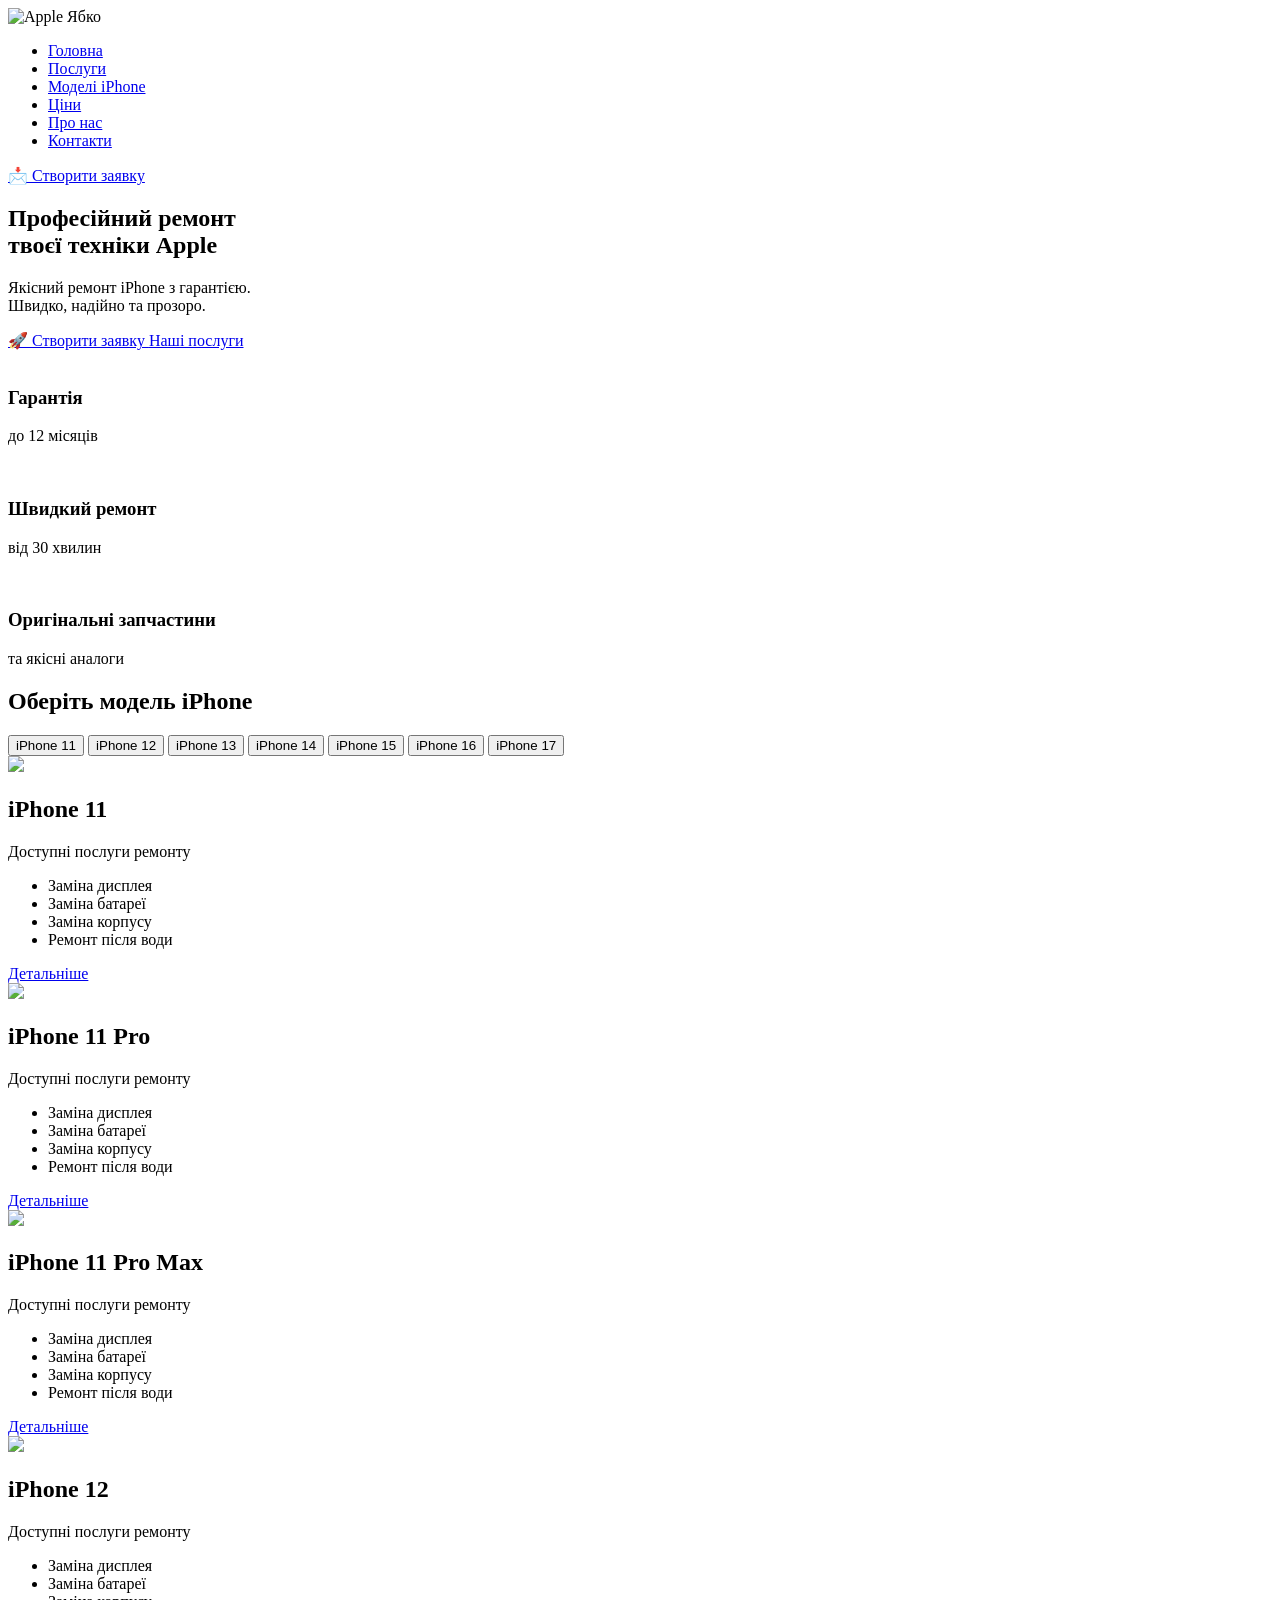
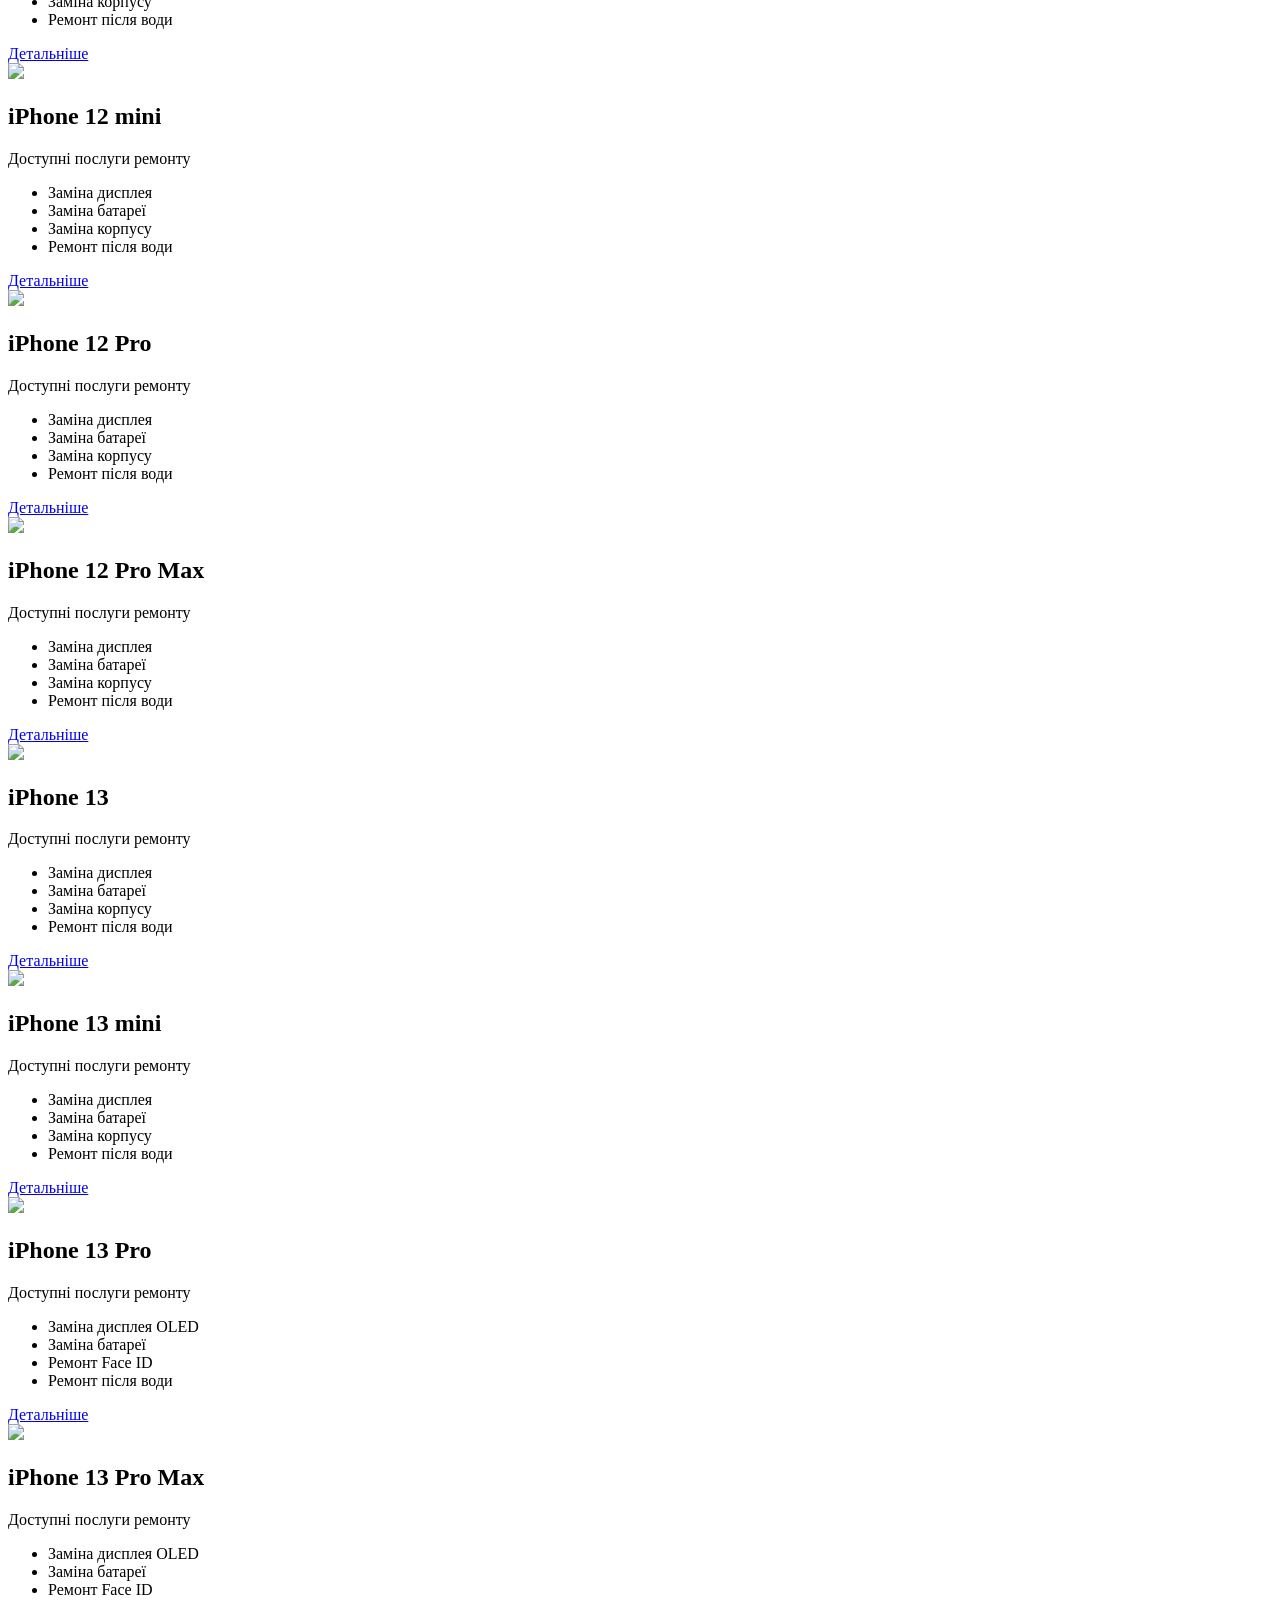
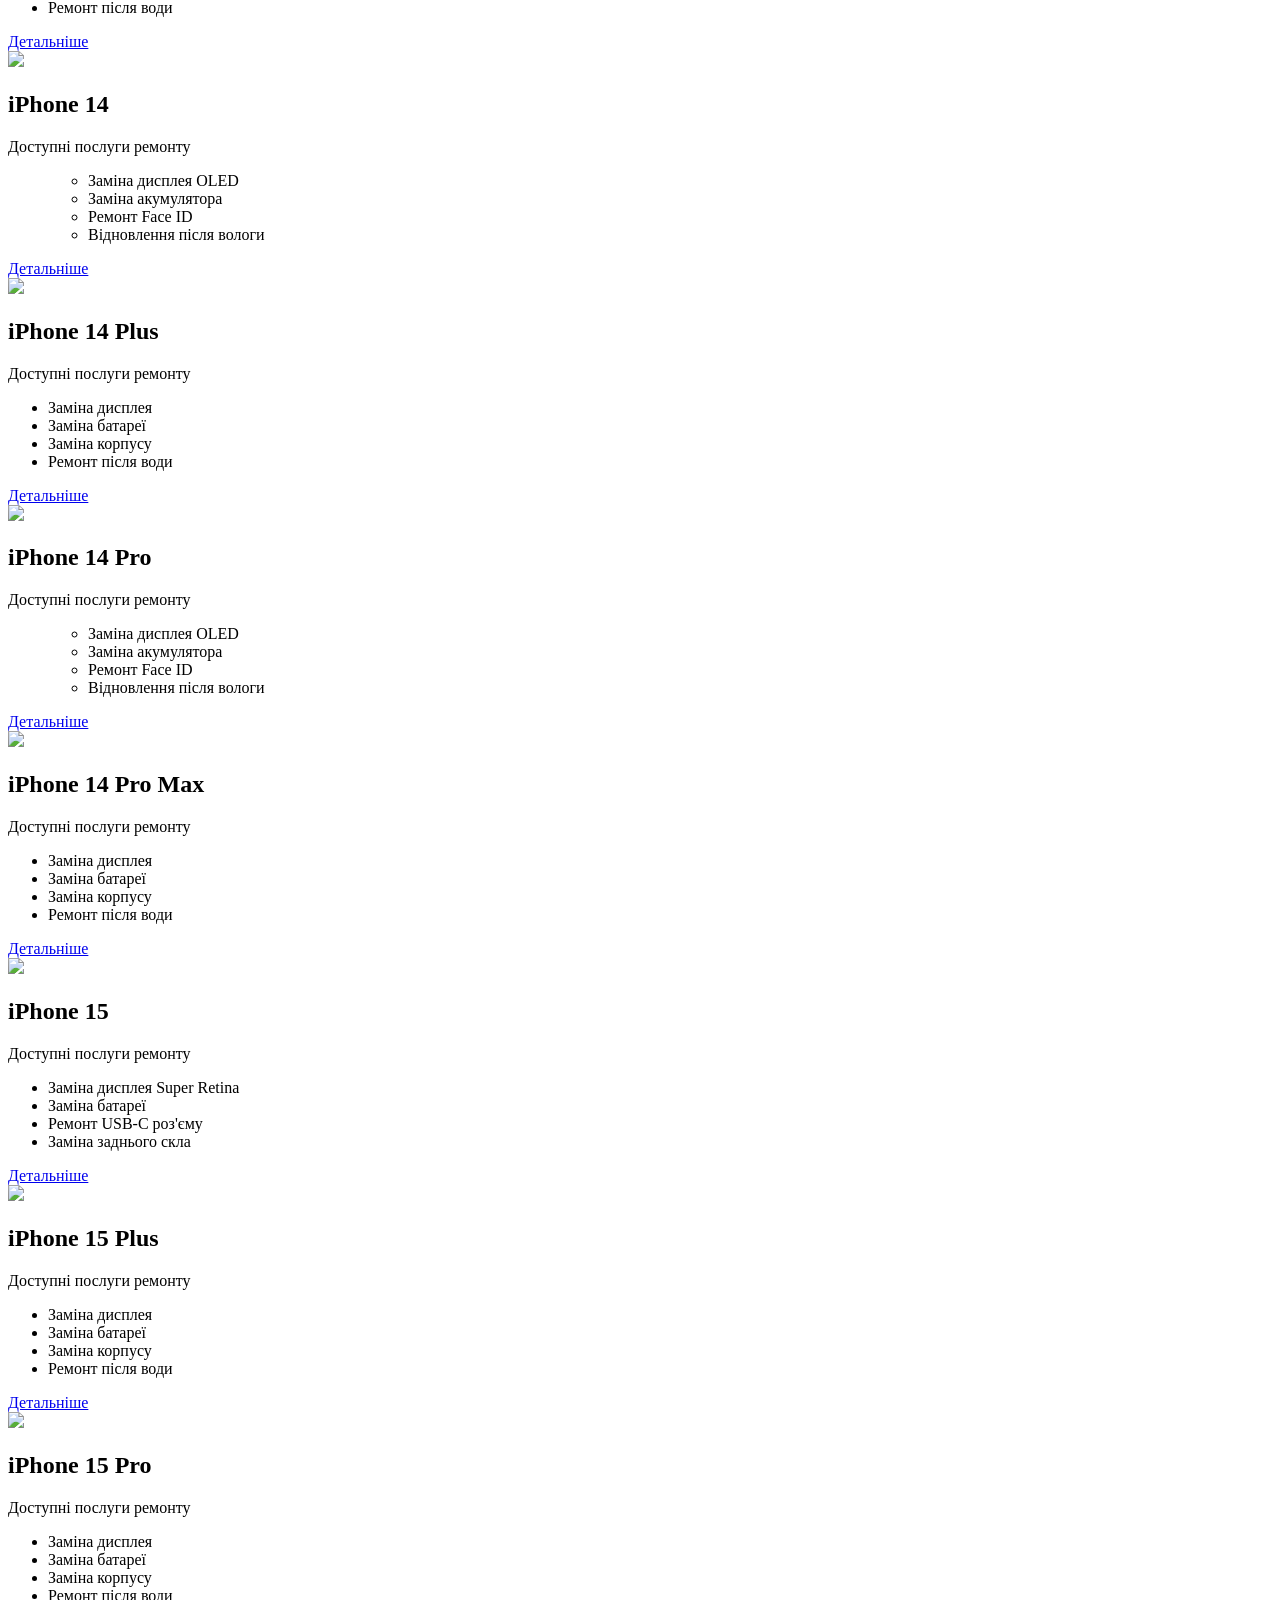
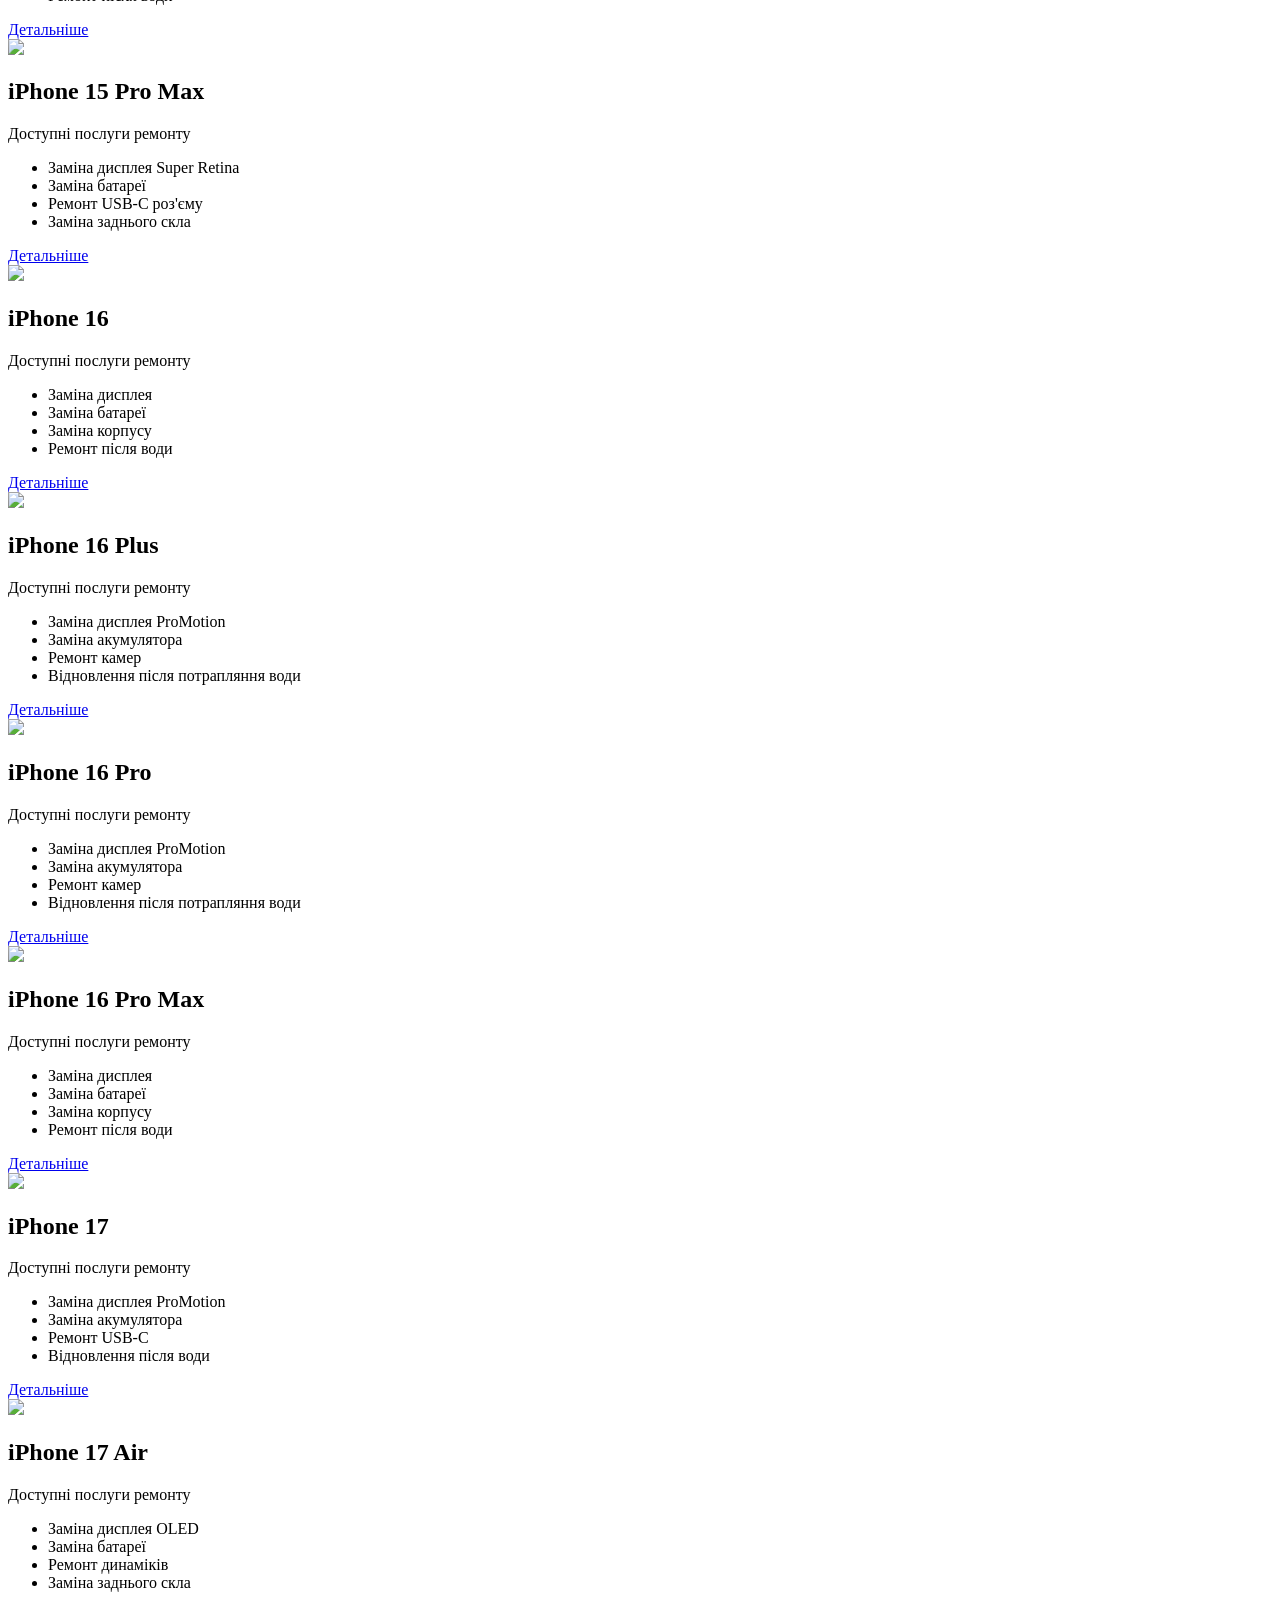
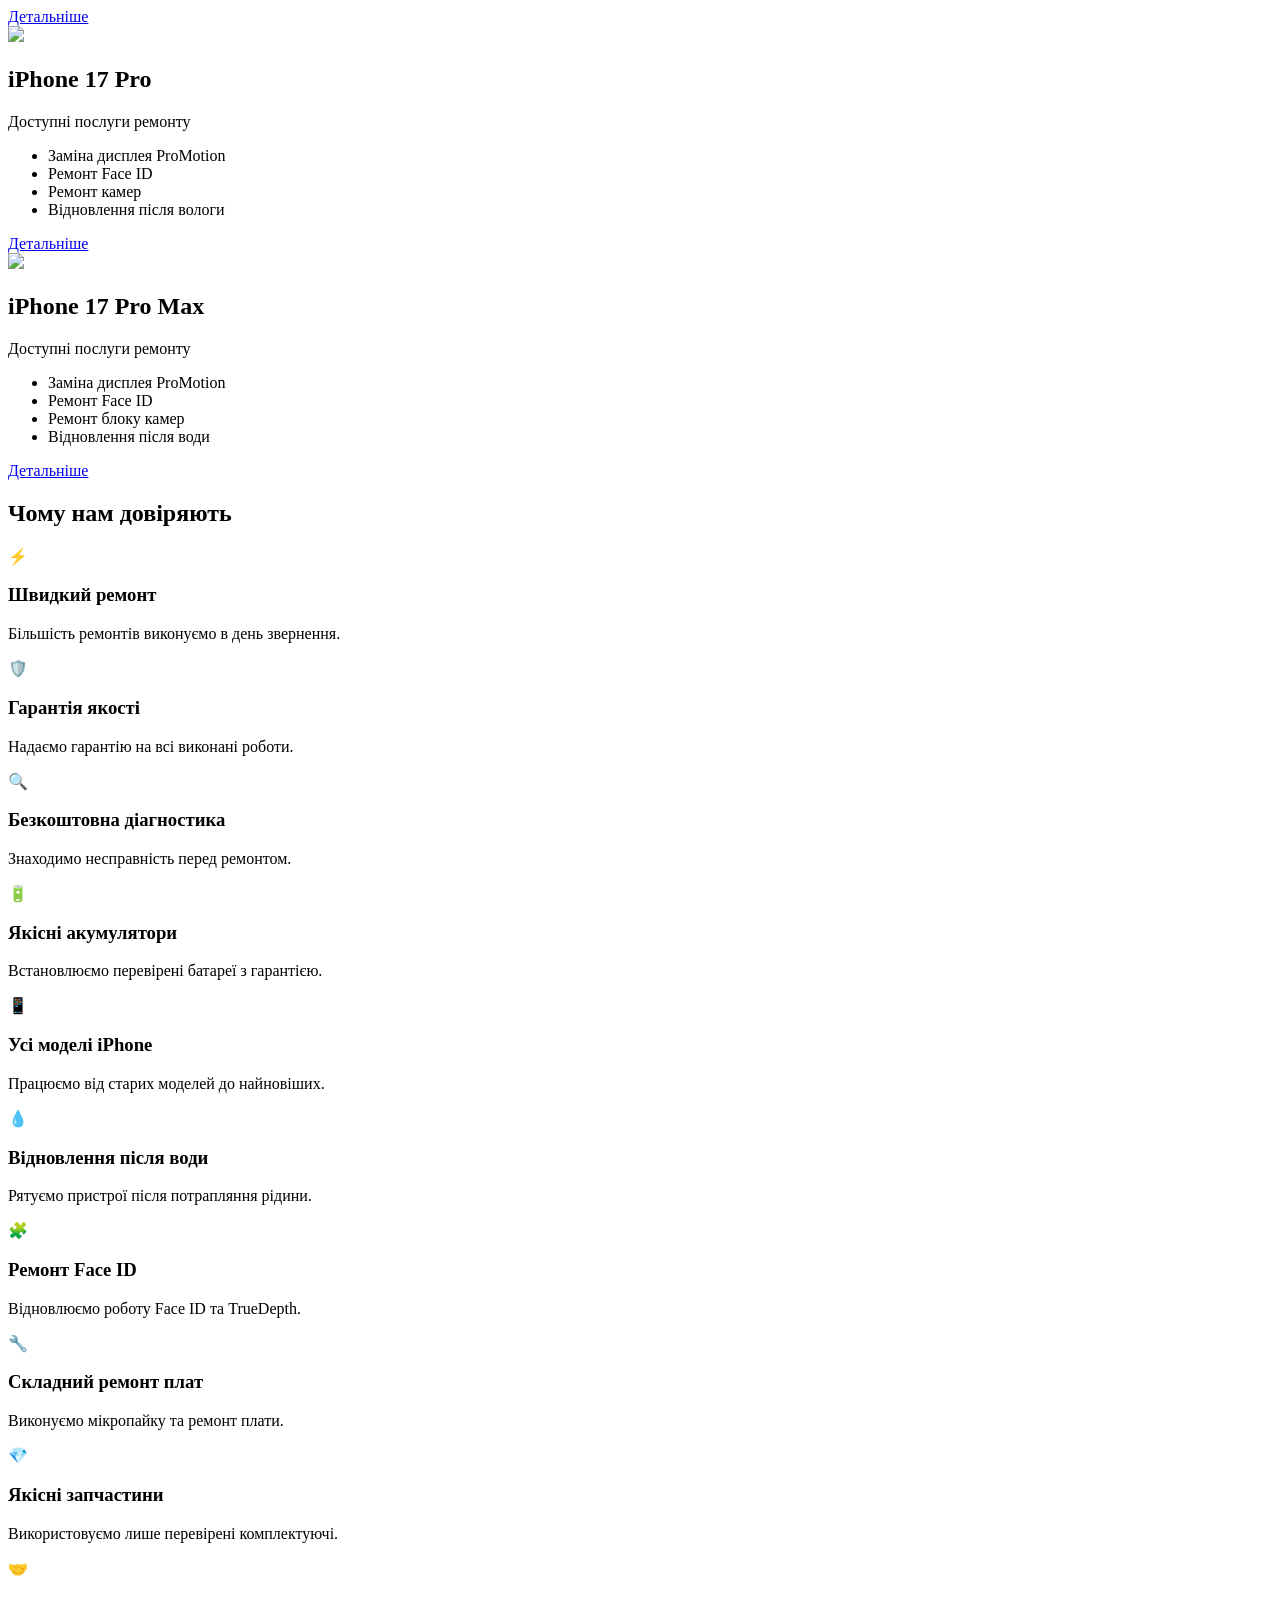
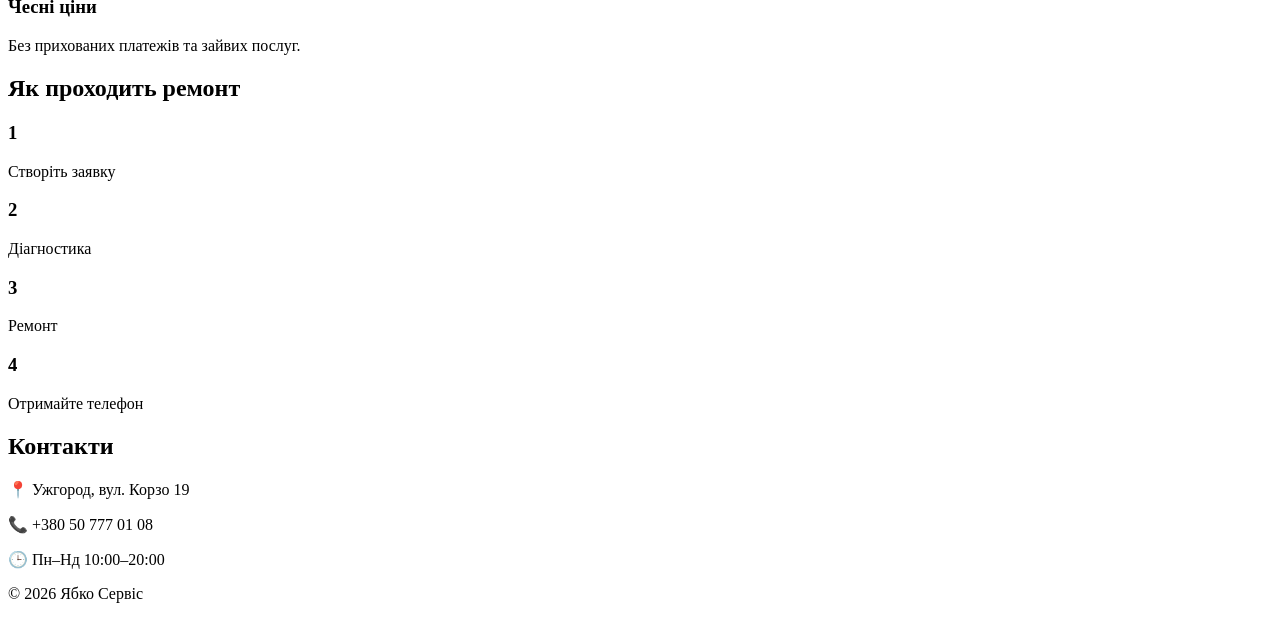
==== index.html @ 1a491e94 "Add files via upload" ====
<!DOCTYPE html>
<html lang="uk">
<head>
<meta charset="UTF-8">
<meta name="viewport" content="width=device-width, initial-scale=1.0">
<title>Ябко - ремонт особливої техніки</title>

<link rel="preconnect" href="https://fonts.googleapis.com">
<link href="https://fonts.googleapis.com/css2?family=Inter:wght@300;400;500;600;700;800&display=swap" rel="stylesheet">

<link rel="stylesheet" href="css/style.css">
<link rel="icon"
type="image/png"
href="images/apple-logo.png">
</head>

<body>

<header>

<div class="container">

<div class="navbar">

<div class="logo">
    <img src="images/apple-logo.png" alt="Apple">
    <link href="https://fonts.googleapis.com/css2?family=Exo+2:wght@600&display=swap" rel="stylesheet">
    <span class="logo-text">Ябко</span>
</div>

<nav>

<ul>

<li><a href="#">Головна</a></li>
<li><a href="services.html">Послуги</a></li>
<li><a href="#models">Моделі iPhone</a></li>
<li><a href="prices.html">Ціни</a></li>
<li><a href="#about">Про нас</a></li>
<li><a href="#contacts">Контакти</a></li>

</ul>

</nav>

<a href="order.html" class="cta-btn">
    <span>📩</span>
    Створити заявку
    <div class="shine"></div>
  </a>

</div>

</div>

</header>

<section class="hero">

<div class="container hero-content">

<div class="hero-left">



<h1>
Професійний ремонт<br>
твоєї техніки Apple
</h1>

<p>
Якісний ремонт iPhone з гарантією.<br>
Швидко, надійно та прозоро.
</p>

<div class="hero-buttons">

    <a href="order.html" class="cta-main">
        <span>🚀</span>
        Створити заявку
        <i></i>
      </a>

<a href="services.html" class="btn-light">
Наші послуги
</a>

</div>

<div class="advantages">

<div class="advantage-card">
    <img src="images/warranty.png" alt="">

    <div class="text">
<h3>Гарантія</h3>
<p>до 12 місяців</p>
</div>
</div>

<div class="advantage-card">
    <img src="images/time.png" alt="">
    <div class="text">
<h3>Швидкий ремонт</h3>
<p>від 30 хвилин</p>
</div>
</div>

<div class="advantage-card">
    <img src="images/set.png" alt="">
    <div class="text">
<h3>Оригінальні запчастини</h3>
<p>та якісні аналоги</p>
</div>
</div>

</div>

</div>



</div>

</section>

<section id="models" class="models">

    <div class="container">

<h2>
Оберіть модель iPhone
</h2>

<div class="tabs">

<button class="tab active"
onclick="showModels('iphone11',this)">
iPhone 11
</button>

<button class="tab"
onclick="showModels('iphone12',this)">
iPhone 12
</button>

<button class="tab"
onclick="showModels('iphone13',this)">
iPhone 13
</button>

<button class="tab"
onclick="showModels('iphone14',this)">
iPhone 14
</button>

<button class="tab"
onclick="showModels('iphone15',this)">
iPhone 15
</button>

<button class="tab"
onclick="showModels('iphone16',this)">
iPhone 16
</button>
<button class="tab"
onclick="showModels('iphone17',this)">
iPhone 17
</button>

</div>

<div id="iphone11" class="phones-grid">

    <div class="phone-card iphone11">
        
        <img class="big-phone" src="images/iphone11.png">

        <div class="phone-info">
            <h2>iPhone 11</h2>

            <p class="small-text">Доступні послуги ремонту</p>

            <ul class="services">
                <li>Заміна дисплея</li>
                <li>Заміна батареї</li>
                <li>Заміна корпусу</li>
                <li>Ремонт після води</li>
            </ul>

            <a href="prices.html?model=iphone11">Детальніше</a>
        </div>
    </div>

    <div class="phone-card iphone11pro">
        <img class="big-phone" src="images/iphone11pro.png">

        <div class="phone-info">
            <h2>iPhone 11 Pro</h2>

            <p class="small-text">Доступні послуги ремонту</p>

            <ul class="services">
                <li>Заміна дисплея</li>
                <li>Заміна батареї</li>
                <li>Заміна корпусу</li>
                <li>Ремонт після води</li>
            </ul>

            <a href="prices.html?model=iphone11pro">Детальніше</a>
        </div>
    </div>

    <div class="phone-card iphone11promax">
        <img class="big-phone" src="images/iphone11promax.png">

        <div class="phone-info">
            <h2>iPhone 11 Pro Max</h2>

            <p class="small-text">Доступні послуги ремонту</p>

            <ul class="services">
                <li>Заміна дисплея</li>
                <li>Заміна батареї</li>
                <li>Заміна корпусу</li>
                <li>Ремонт після води</li>
            </ul>

            <a href="prices.html?model=iphone11promax">Детальніше</a>
        </div>
    </div>

</div>

<div id="iphone12" class="phones-grid hidden">

    <div class="phone-card iphone12">
        <img class="big-phone" src="images/iphone12png.png">

        <div class="phone-info">
            <h2>iPhone 12</h2>
            <p class="small-text">Доступні послуги ремонту</p>

            <ul class="services">
                <li>Заміна дисплея</li>
                <li>Заміна батареї</li>
                <li>Заміна корпусу</li>
                <li>Ремонт після води</li>
            </ul>

            <a href="prices.html?model=iphone12">Детальніше</a>
        </div>
    </div>

    <div class="phone-card iphone12mini">
        <img class="big-phone" src="images/iphone12minipng.png">

        <div class="phone-info">
            <h2>iPhone 12 mini</h2>
            <p class="small-text">Доступні послуги ремонту</p>

            <ul class="services">
                <li>Заміна дисплея</li>
                <li>Заміна батареї</li>
                <li>Заміна корпусу</li>
                <li>Ремонт після води</li>
            </ul>

            <a href="prices.html?model=iphone12mini">Детальніше</a>
        </div>
    </div>

    <div class="phone-card iphone12pro">
        <img class="big-phone" src="images/iphone12pro.png">

        <div class="phone-info">
            <h2>iPhone 12 Pro</h2>
            <p class="small-text">Доступні послуги ремонту</p>

            <ul class="services">
                <li>Заміна дисплея</li>
                <li>Заміна батареї</li>
                <li>Заміна корпусу</li>
                <li>Ремонт після води</li>
            </ul>

            <a href="prices.html?model=iphone12pro">Детальніше</a>
        </div>
    </div>

    <div class="phone-card iphone12-max">
        <img class="big-phone" src="images/iphone12promaxpng.png">

        <div class="phone-info">
            <h2>iPhone 12 Pro Max</h2>
            <p class="small-text">Доступні послуги ремонту</p>

            <ul class="services">
                <li>Заміна дисплея</li>
                <li>Заміна батареї</li>
                <li>Заміна корпусу</li>
                <li>Ремонт після води</li>
            </ul>

            <a href="prices.html?model=iphone12-max">Детальніше</a>
        </div>
    </div>

</div>
<div id="iphone13" class="phones-grid hidden">

    <div class="phone-card iphone13">
        <img class="big-phone" src="images/13.png">
        <div class="phone-info">
            <h2>iPhone 13</h2>
            <p class="small-text">Доступні послуги ремонту</p>
            <ul class="services">
                <li>Заміна дисплея</li>
                <li>Заміна батареї</li>
                <li>Заміна корпусу</li>
                <li>Ремонт після води</li>
            </ul>
            <a href="prices.html?model=iphone13">Детальніше</a>
        </div>
    </div>

    <div class="phone-card iphone13mini">
        <img class="big-phone" src="images/13mini.png">
        <div class="phone-info">
            <h2>iPhone 13 mini</h2>
            <p class="small-text">Доступні послуги ремонту</p>
            <ul class="services">
                <li>Заміна дисплея</li>
                <li>Заміна батареї</li>
                <li>Заміна корпусу</li>
                <li>Ремонт після води</li>
            </ul>
            <a href="prices.html?model=iphone13mini">Детальніше</a>
        </div>
    </div>

    <div class="phone-card iphone13pro">
        <img class="big-phone" src="images/13pro.png">
        <div class="phone-info">
            <h2>iPhone 13 Pro</h2>
            <p class="small-text">Доступні послуги ремонту</p>
            <ul class="services">
                <li>Заміна дисплея OLED</li>
                <li>Заміна батареї</li>
                <li>Ремонт Face ID</li>
                <li>Ремонт після води</li>
            </ul>
            <a href="prices.html?model=iphone13pro">Детальніше</a>
        </div>
    </div>

    <div class="phone-card iphone13pm">
        <img class="big-phone" src="images/13pm.png">
        <div class="phone-info">
            <h2>iPhone 13 Pro Max</h2>
            <p class="small-text">Доступні послуги ремонту</p>
            <ul class="services">
                <li>Заміна дисплея OLED</li>
                <li>Заміна батареї</li>
                <li>Ремонт Face ID</li>
                <li>Ремонт після води</li>
            </ul>
            <a href="prices.html?model=iphone13promax">Детальніше</a>
        </div>
    </div>

</div>

<div id="iphone14" class="phones-grid hidden">

    <div class="phone-card iphone14">
        <img class="big-phone" src="images/14.png">
        <div class="phone-info">
            <h2>iPhone 14</h2>
            <p class="small-text">Доступні послуги ремонту</p>

<ul class="services">
    <ul class="services">
        <li>Заміна дисплея OLED</li>
        <li>Заміна акумулятора</li>
        <li>Ремонт Face ID</li>
        <li>Відновлення після вологи</li>
    </ul>
</ul>

<a href="prices.html?model=iphone14">Детальніше</a>
        </div>
    </div>

    <div class="phone-card iphone14plus">
        <img class="big-phone" src="images/14plus.png">
        <div class="phone-info">
            <h2>iPhone 14 Plus</h2>
            <p class="small-text">Доступні послуги ремонту</p>

<ul class="services">
    <li>Заміна дисплея</li>
    <li>Заміна батареї</li>
    <li>Заміна корпусу</li>
    <li>Ремонт після води</li>
</ul>

<a href="prices.html?model=iphone14plus">Детальніше</a>
        </div>
    </div>

    <div class="phone-card iphone14pro">
        <img class="big-phone" src="images/14pro.png">
        <div class="phone-info">
            <h2>iPhone 14 Pro</h2>
            <p class="small-text">Доступні послуги ремонту</p>

<ul class="services">
    <ul class="services">
        <li>Заміна дисплея OLED</li>
        <li>Заміна акумулятора</li>
        <li>Ремонт Face ID</li>
        <li>Відновлення після вологи</li>
    </ul>
</ul>

<a href="prices.html?model=iphone14pro">Детальніше</a>
        </div>
    </div>

    <div class="phone-card iphone14pm">
        <img class="big-phone" src="images/14pm.png">
        <div class="phone-info">
            <h2>iPhone 14 Pro Max</h2>
            <p class="small-text">Доступні послуги ремонту</p>

<ul class="services">
    <li>Заміна дисплея</li>
    <li>Заміна батареї</li>
    <li>Заміна корпусу</li>
    <li>Ремонт після води</li>
</ul>

<a href="prices.html?model=iphone14pm">Детальніше</a>
        </div>
    </div>

</div>

<div id="iphone15" class="phones-grid hidden">

    <div class="phone-card iphone15">
        <img class="big-phone" src="images/15.png">
        <div class="phone-info">
            <h2>iPhone 15</h2>
            <p class="small-text">Доступні послуги ремонту</p>

<ul class="services">
    <li>Заміна дисплея Super Retina</li>
    <li>Заміна батареї</li>
    <li>Ремонт USB-C роз'єму</li>
    <li>Заміна заднього скла</li>
</ul>

<a href="prices.html?model=iphone15">Детальніше</a>
        </div>
    </div>

    <div class="phone-card iphone15plus">
        <img class="big-phone" src="images/15pluspng.png">
        <div class="phone-info">
            <h2>iPhone 15 Plus</h2>
            <p class="small-text">Доступні послуги ремонту</p>

<ul class="services">
    <li>Заміна дисплея</li>
    <li>Заміна батареї</li>
    <li>Заміна корпусу</li>
    <li>Ремонт після води</li>
</ul>

<a href="prices.html?model=iphone15plus">Детальніше</a>
        </div>
    </div>

    <div class="phone-card iphone15pro">
        <img class="big-phone" src="images/15pro.png">
        <div class="phone-info">
            <h2>iPhone 15 Pro</h2>
            <p class="small-text">Доступні послуги ремонту</p>

            <ul class="services">
                <li>Заміна дисплея</li>
                <li>Заміна батареї</li>
                <li>Заміна корпусу</li>
                <li>Ремонт після води</li>
            </ul>
            
            <a href="prices.html?model=iphone15pro">Детальніше</a>
        </div>
    </div>

    <div class="phone-card iphone15pm">
        <img class="big-phone" src="images/15pm.png">
        <div class="phone-info">
            <h2>iPhone 15 Pro Max</h2>
            <p class="small-text">Доступні послуги ремонту</p>

            <ul class="services">
                <li>Заміна дисплея Super Retina</li>
                <li>Заміна батареї</li>
                <li>Ремонт USB-C роз'єму</li>
                <li>Заміна заднього скла</li>
            </ul>
            
            <a href="prices.html?model=iphone15pm">Детальніше</a>
        </div>
    </div>

</div>

<div id="iphone16" class="phones-grid hidden">

    <div class="phone-card iphone16">
        <img class="big-phone" src="images/16.png">
        <div class="phone-info">
            <h2>iPhone 16</h2>
            <p class="small-text">Доступні послуги ремонту</p>

            <ul class="services">
                <li>Заміна дисплея</li>
                <li>Заміна батареї</li>
                <li>Заміна корпусу</li>
                <li>Ремонт після води</li>
            </ul>
            
            <a href="prices.html?model=iphone16">Детальніше</a>
        </div>
    </div>

    <div class="phone-card iphone16plus">
        <img class="big-phone" src="images/16plus.png">
        <div class="phone-info">
            <h2>iPhone 16 Plus</h2>
            <p class="small-text">Доступні послуги ремонту</p>

            <ul class="services">
                <li>Заміна дисплея ProMotion</li>
                <li>Заміна акумулятора</li>
                <li>Ремонт камер</li>
                <li>Відновлення після потрапляння води</li>
            </ul>
            
            <a href="prices.html?model=iphone16plus">Детальніше</a>
        </div>
    </div>

    <div class="phone-card iphone16pro">
        <img class="big-phone" src="images/16pro.png">
        <div class="phone-info">
            <h2>iPhone 16 Pro</h2>
            <p class="small-text">Доступні послуги ремонту</p>

            <ul class="services">
                <li>Заміна дисплея ProMotion</li>
                <li>Заміна акумулятора</li>
                <li>Ремонт камер</li>
                <li>Відновлення після потрапляння води</li>
            </ul>
            
            <a href="prices.html?model=iphone16pro">Детальніше</a>
        </div>
    </div>

    <div class="phone-card iphone16pm">
        <img class="big-phone" src="images/16promax.png">
        <div class="phone-info">
            <h2>iPhone 16 Pro Max</h2>
            <p class="small-text">Доступні послуги ремонту</p>

            <ul class="services">
                <li>Заміна дисплея</li>
                <li>Заміна батареї</li>
                <li>Заміна корпусу</li>
                <li>Ремонт після води</li>
            </ul>
            
            <a href="prices.html?model=iphone16pm">Детальніше</a>
        </div>
    </div>
    

</div>
<div id="iphone17" class="phones-grid hidden">

    <div class="phone-card iphone17">
        <img class="big-phone" src="images/17.png">

        <div class="phone-info">
            <h2>iPhone 17</h2>

            <p class="small-text">Доступні послуги ремонту</p>

            <ul class="services">
                <li>Заміна дисплея ProMotion</li>
                <li>Заміна акумулятора</li>
                <li>Ремонт USB-C</li>
                <li>Відновлення після води</li>
            </ul>

            <a href="prices.html?model=iphone17">Детальніше</a>
        </div>
    </div>

    <div class="phone-card iphone17air">
        <img class="big-phone" src="images/17air.png">

        <div class="phone-info">
            <h2>iPhone 17 Air</h2>

            <p class="small-text">Доступні послуги ремонту</p>

            <ul class="services">
                <li>Заміна дисплея OLED</li>
                <li>Заміна батареї</li>
                <li>Ремонт динаміків</li>
                <li>Заміна заднього скла</li>
            </ul>

            <a href="prices.html?model=iphone17air">Детальніше</a>
        </div>
    </div>

    <div class="phone-card iphone17pro">
        <img class="big-phone" src="images/17pro.png">

        <div class="phone-info">
            <h2>iPhone 17 Pro</h2>

            <p class="small-text">Доступні послуги ремонту</p>

            <ul class="services">
                <li>Заміна дисплея ProMotion</li>
                <li>Ремонт Face ID</li>
                <li>Ремонт камер</li>
                <li>Відновлення після вологи</li>
            </ul>

            <a href="prices.html?model=iphone17pro">Детальніше</a>
        </div>
    </div>

    <div class="phone-card iphone17pm">
        <img class="big-phone" src="images/17promax.png">

        <div class="phone-info">
            <h2>iPhone 17 Pro Max</h2>

            <p class="small-text">Доступні послуги ремонту</p>

            <ul class="services">
                <li>Заміна дисплея ProMotion</li>
                <li>Ремонт Face ID</li>
                <li>Ремонт блоку камер</li>
                <li>Відновлення після води</li>
            </ul>

            <a href="prices.html?model=iphone17pm">Детальніше</a>
        </div>
    </div>

</div>

</div>

</section>
<section class="why-us">

    <div class="container">

        <h2>Чому нам довіряють</h2>

        <div class="why-grid">

            <div class="why-card">
                <div class="icon">⚡</div>
                <h3>Швидкий ремонт</h3>
                <p>Більшість ремонтів виконуємо в день звернення.</p>
            </div>

            <div class="why-card">
                <div class="icon">🛡️</div>
                <h3>Гарантія якості</h3>
                <p>Надаємо гарантію на всі виконані роботи.</p>
            </div>

            <div class="why-card">
                <div class="icon">🔍</div>
                <h3>Безкоштовна діагностика</h3>
                <p>Знаходимо несправність перед ремонтом.</p>
            </div>

            <div class="why-card">
                <div class="icon">🔋</div>
                <h3>Якісні акумулятори</h3>
                <p>Встановлюємо перевірені батареї з гарантією.</p>
            </div>

            <div class="why-card">
                <div class="icon">📱</div>
                <h3>Усі моделі iPhone</h3>
                <p>Працюємо від старих моделей до найновіших.</p>
            </div>

            <div class="why-card">
                <div class="icon">💧</div>
                <h3>Відновлення після води</h3>
                <p>Рятуємо пристрої після потрапляння рідини.</p>
            </div>

            <div class="why-card">
                <div class="icon">🧩</div>
                <h3>Ремонт Face ID</h3>
                <p>Відновлюємо роботу Face ID та TrueDepth.</p>
            </div>

            <div class="why-card">
                <div class="icon">🔧</div>
                <h3>Складний ремонт плат</h3>
                <p>Виконуємо мікропайку та ремонт плати.</p>
            </div>

            <div class="why-card">
                <div class="icon">💎</div>
                <h3>Якісні запчастини</h3>
                <p>Використовуємо лише перевірені комплектуючі.</p>
            </div>

            <div class="why-card">
                <div class="icon">🤝</div>
                <h3>Чесні ціни</h3>
                <p>Без прихованих платежів та зайвих послуг.</p>
            </div>

        </div>

    </div>

</section>
    
    
    <section class="steps">
    
    <div class="container">
    
    <h2>Як проходить ремонт</h2>
    
    <div class="steps-grid">
    
    <div class="step">
    <h3>1</h3>
    <p>Створіть заявку</p>
    </div>
    
    <div class="step">
    <h3>2</h3>
    <p>Діагностика</p>
    </div>
    
    <div class="step">
    <h3>3</h3>
    <p>Ремонт</p>
    </div>
    
    <div class="step">
    <h3>4</h3>
    <p>Отримайте телефон</p>
    </div>
    
    </div>
    
    </div>
    
    </section>
    
    
    <section class="contacts">
    
    <div class="container">
    
    <h2>Контакти</h2>
    
    <div class="contact-card">
    
    <p>📍 Ужгород, вул. Корзо 19</p>
    
    <p>📞 +380 50 777 01 08</p>
    
    <p>🕒 Пн–Нд 10:00–20:00</p>
    
    </div>
    
    </div>
    
    </section>
    
    
    <footer>
    
    <div class="container">
    
    <p>
    © 2026 Ябко Сервіс
    </p>
    
    </div>
    
    </footer>
<script src="js/script.js"></script>

</body>
</html>
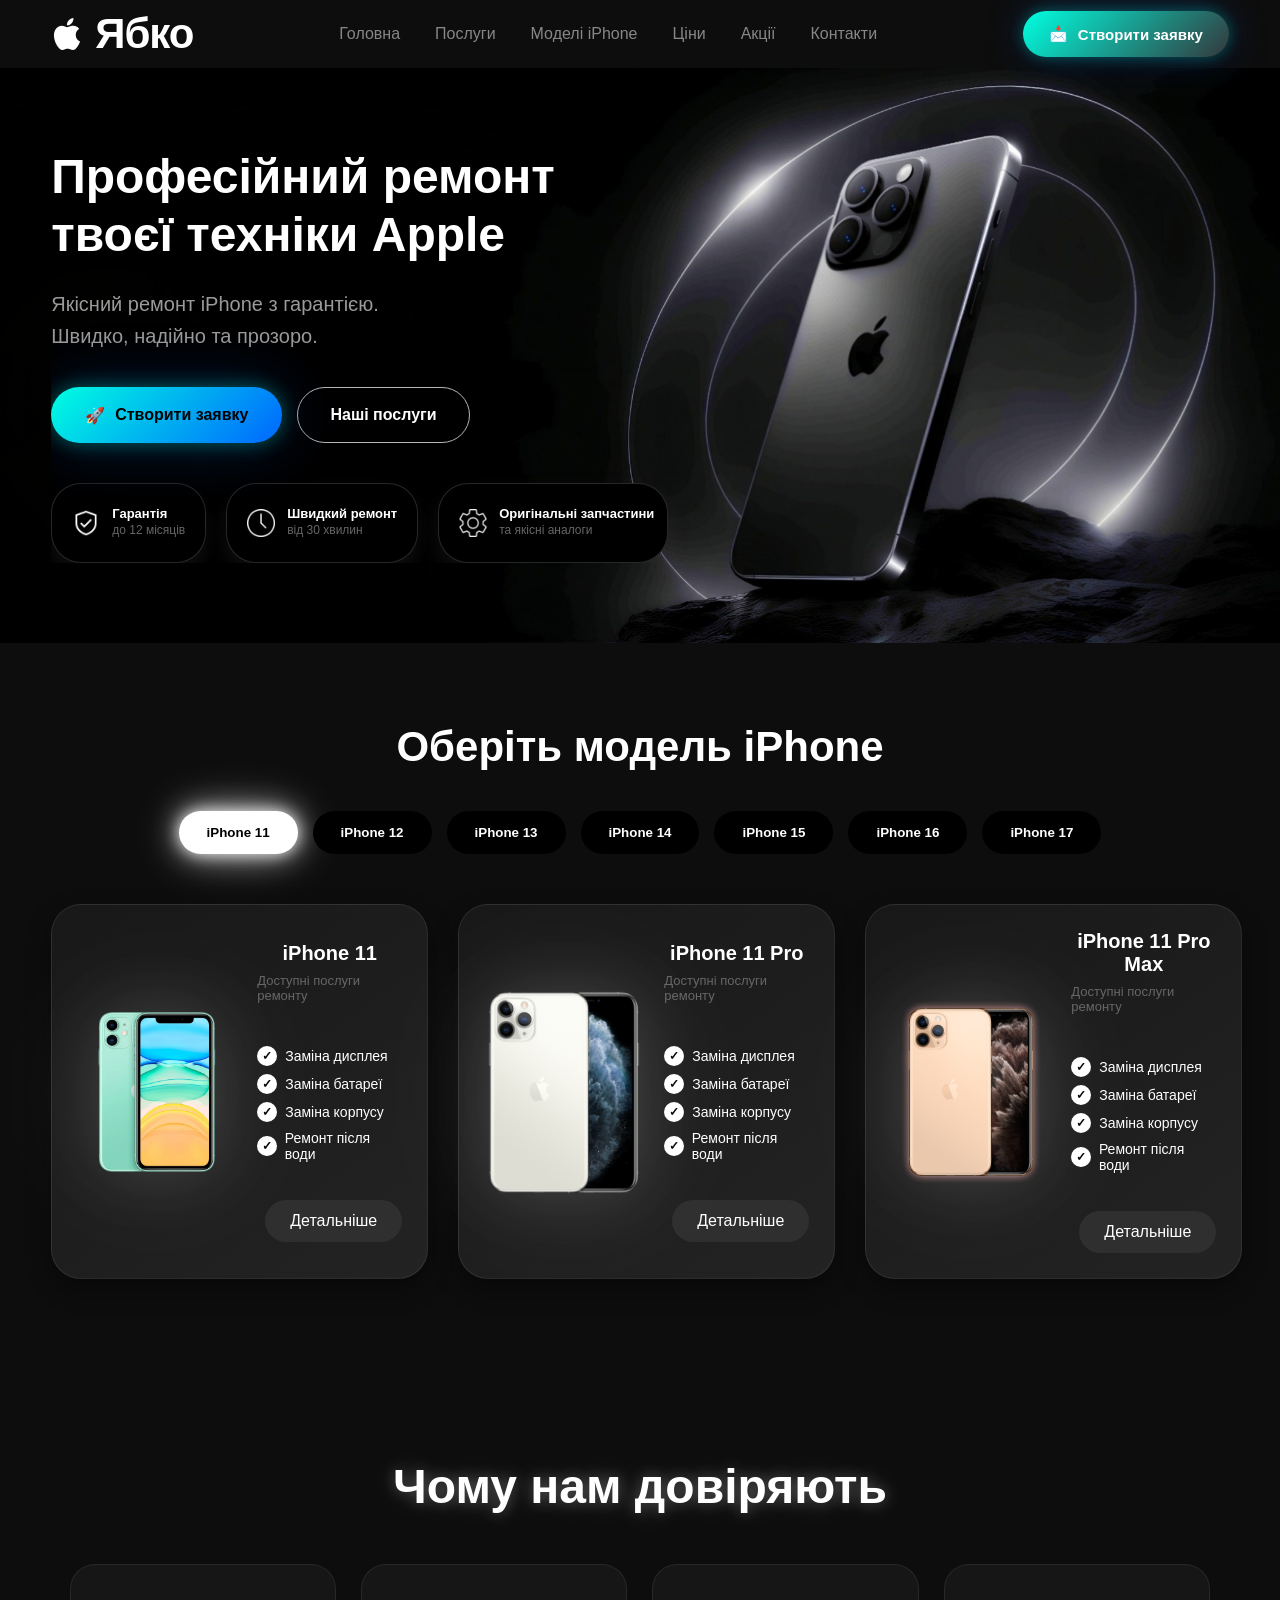
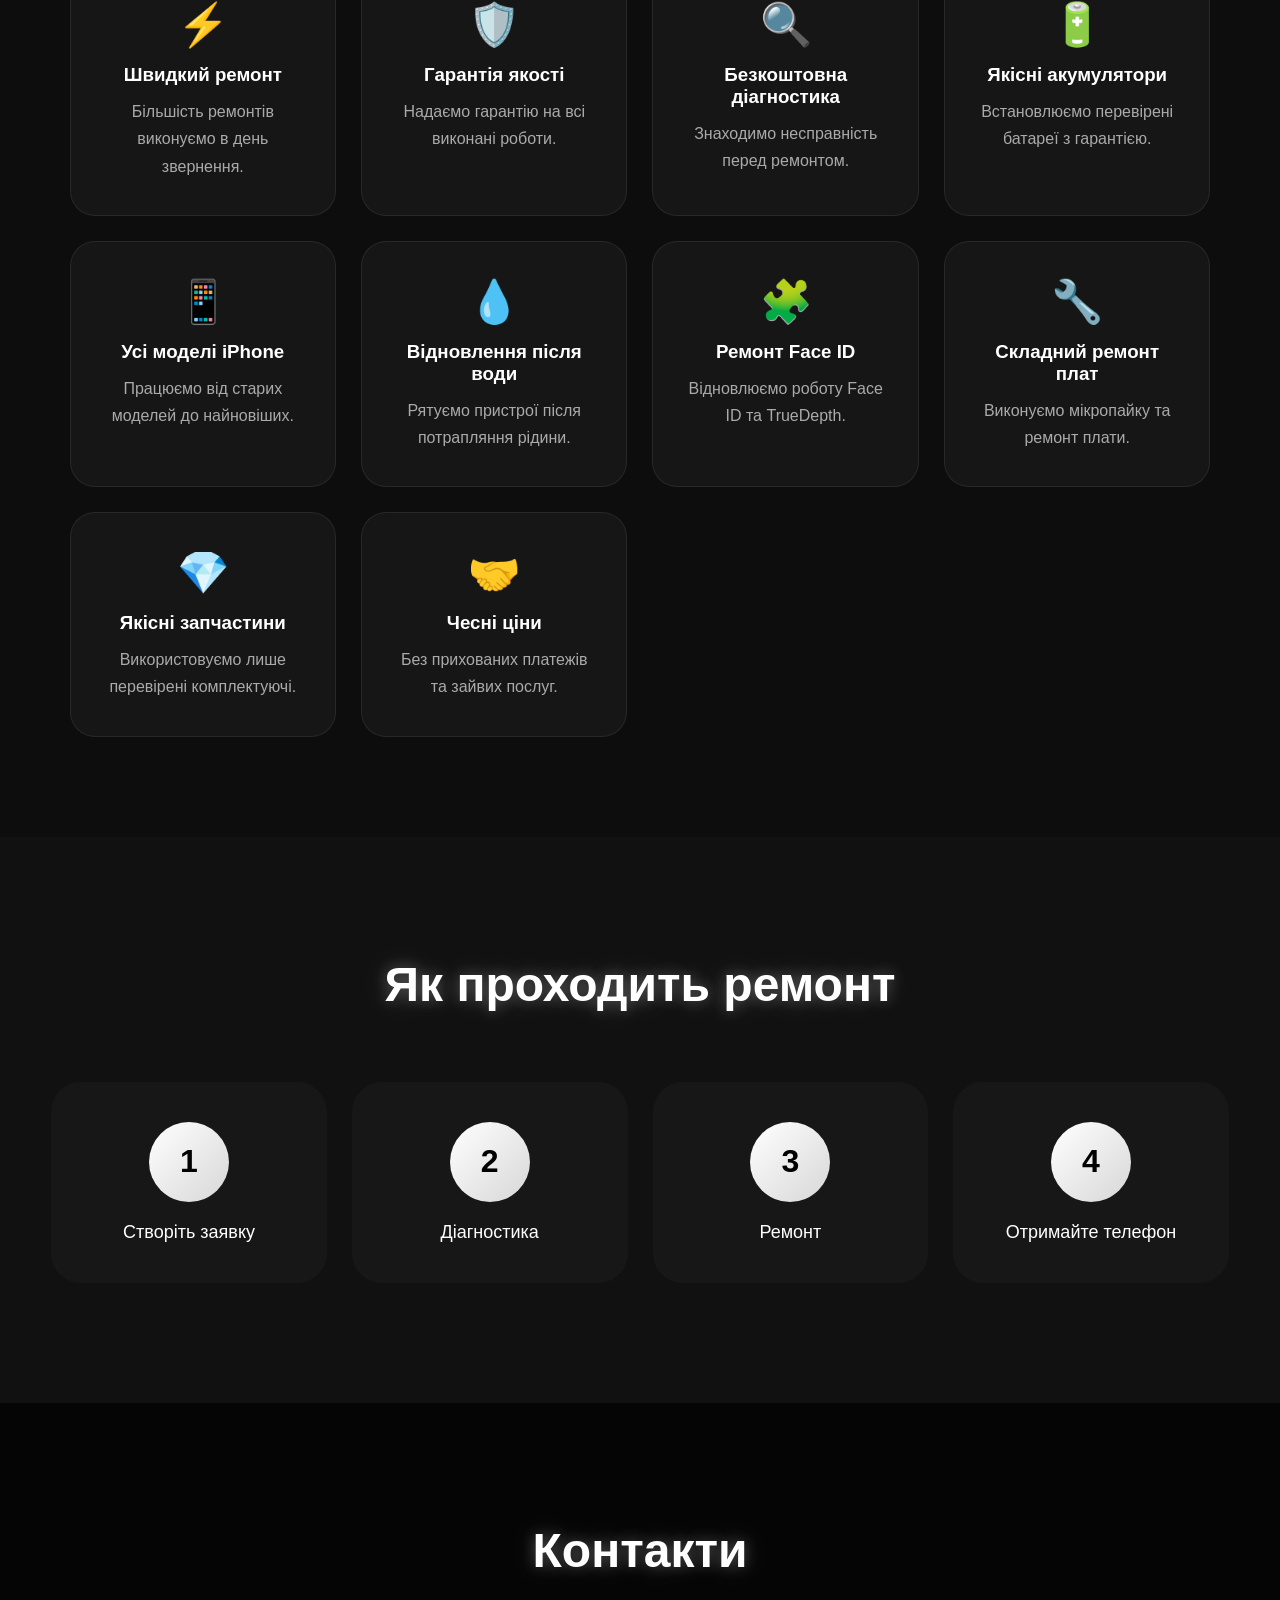
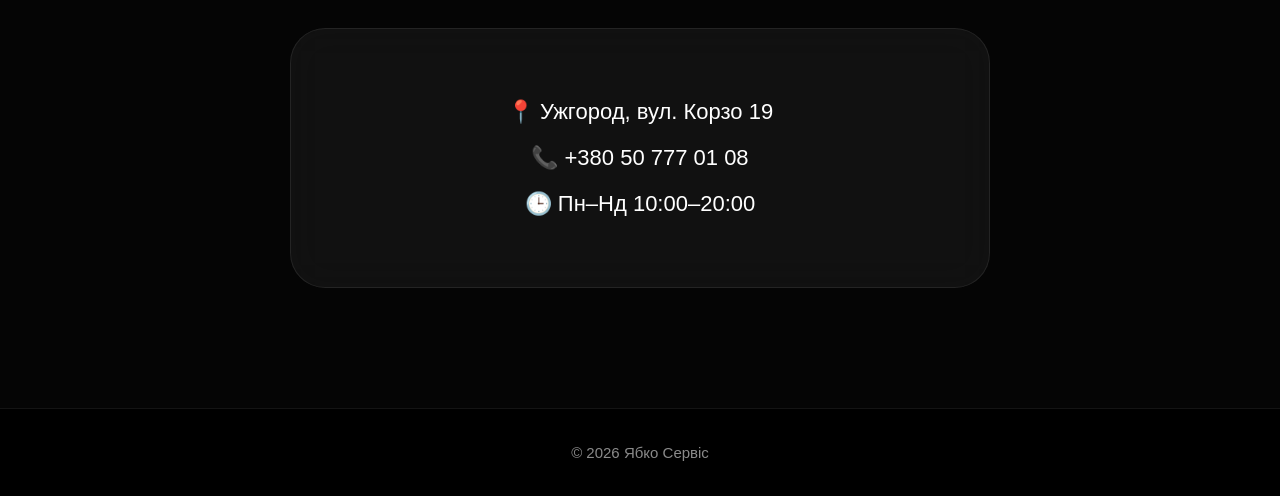
==== commit fc6a7ed7: "Add files via upload" ====
--- a/index.html
+++ b/index.html
@@ -36,7 +36,7 @@
 <li><a href="services.html">Послуги</a></li>
 <li><a href="#models">Моделі iPhone</a></li>
 <li><a href="prices.html">Ціни</a></li>
-<li><a href="#about">Про нас</a></li>
+<li><a href="sale.html">Акції</a></li>
 <li><a href="#contacts">Контакти</a></li>
 
 </ul>
@@ -784,7 +784,7 @@
     </section>
     
     
-    <section class="contacts">
+    <section id="contacts" class="contacts">
     
     <div class="container">
     
--- a/css/style.css
+++ b/css/style.css
@@ -0,0 +1,1556 @@
+*{
+    margin:0;
+    padding:0;
+    box-sizing:border-box;
+    font-family:'Inter',sans-serif;
+    }
+    
+    html{
+    scroll-behavior:smooth;
+    }
+    html{
+        scroll-behavior: smooth;
+    }
+    body{
+    background:#0d0d0d;
+    color:#ffffff;
+    overflow-x:hidden;
+    }
+    body{
+        overflow-x:hidden;
+        }
+        .container{
+            max-width:1400px;
+            width:92%;
+            margin:auto;
+            }
+    
+    header{
+    padding:10px 0;
+
+    position:sticky;
+    top:0;
+    z-index:100;
+    box-shadow:0 10px 15px rgba(0, 0, 0, 0.05);
+    }
+    
+    .navbar{
+    display:flex;
+    justify-content:space-between;
+    align-items:center;
+    }
+    
+    .logo{
+        display:flex;
+        align-items:center;
+        gap:12px;
+        font-size:28px;
+        font-weight:700;
+    }
+    
+    .logo img{
+        width:32px;
+        height:32px;
+        object-fit:contain;
+        filter: brightness(0) invert(1);
+    }
+    
+    nav ul{
+    display:flex;
+    list-style:none;
+    gap:35px;
+    }
+    
+    nav a{
+    text-decoration:none;
+    color:#888686;
+    font-weight:500;
+    transition:.3s;
+    }
+    
+    nav a:hover{
+    color:#666;
+    }
+    
+    .header-btn{
+    background:#101010c9;
+    color:white;
+    padding:14px 28px;
+    border-radius:40px;
+    text-decoration:none;
+    font-weight:600;
+    border:1px solid #5b5959cf;
+    box-shadow:
+    0 0 15px rgba(255,255,255,.8),
+    0 0 30px rgba(255,255,255,.6),
+    0 0 50px rgba(255,255,255,.4);
+    }
+    
+
+    
+    .hero-content{
+        display:flex;
+        align-items:center;
+        justify-content:space-between;
+        gap:40px;
+        overflow:hidden;
+    }
+    
+    .hero-left{
+        max-width:600px;
+        position:relative;
+        top:0;
+    }
+    
+    
+    .hero-left h1{
+        font-size:48px;
+        line-height:1.2;
+        font-weight:600;
+        margin-bottom:25px;
+        max-width:550px;
+        color: white;
+        }
+    
+        .logo-text{
+            font-family:'Exo 2',sans-serif;
+            font-size:42px;
+            font-weight:600;
+            letter-spacing:-1px;
+            color:white;
+        }
+    .hero-left p{
+    font-size:20px;
+    color:#9a9a9a;
+    margin-bottom:35px;
+    line-height:1.6;
+    }
+    
+    .hero-buttons{
+    display:flex;
+    gap:15px;
+    margin-bottom:40px;
+    }
+    
+    .btn-dark{
+    background:#ffffff;
+    color:rgb(0, 0, 0);
+    padding:18px 32px;
+    border-radius:40px;
+    text-decoration:none;
+    font-weight:600;
+    }
+    
+    .btn-light{
+    background:rgb(0, 0, 0);
+    color:#ffffff;
+    padding:18px 32px;
+    border-radius:40px;
+    text-decoration:none;
+    font-weight:600;
+    border:1px solid #b8b5b5;
+    
+    }
+    
+    .advantages{
+        display:flex;
+        gap:20px;
+        flex-wrap:nowrap;   
+        justify-content:space-between;
+    }.advantages{
+        display:flex;
+        gap:20px;
+        flex-wrap:nowrap;   
+        justify-content:space-between;
+    }
+    
+    .advantage-card{
+        background:rgb(0, 0, 0);
+        padding:20px;
+        border-radius:30px;
+    
+        width:230px;
+        height:80px;
+    
+        display:flex;
+        flex-direction:row;
+        align-items:center;
+        gap:12px;
+        border:1px solid #5b5a5a70;
+        box-shadow:0 10px 20px rgba(51, 50, 50, 0.308);
+    }
+    
+    .advantage-card img{
+        width:28px;
+        height:28px;
+        object-fit:contain;
+        flex-shrink:0;
+        filter: brightness(0) invert(1);
+    }
+    
+    
+    .advantage-card .text{
+        display:flex;
+        flex-direction:column; /* 🔥 це робить 2 рядки */
+        color: white;
+    }
+    
+    .advantage-card h3{
+        margin:0;
+        font-size:13px;
+        font-weight:600;
+        white-space:nowrap;
+    }
+    
+    .advantage-card p{
+        margin:0;
+        font-size:12px;
+        color:#666;
+        white-space:nowrap;
+    }
+    
+    .hero{
+        position:relative;
+        overflow:hidden;
+    
+        background-image:url("../images/hero-bg.jpg");
+        background-size:cover;
+        background-position:center;
+        background-repeat:no-repeat;
+    
+        padding:80px 0;
+    }
+        
+        .hero-right{
+        position:relative;
+        flex:1;
+        height:680px;
+        display:flex;
+        justify-content:center;
+        align-items:center;
+        
+        }
+        
+        .big-circle{
+        position:absolute;
+        width:650px;
+        height:750px;
+        border:2px solid rgba(96, 9, 9, 0.9);
+        border-radius:50%;
+        right:-130px;
+        top:-180px;
+        }
+        
+        .small-circle{
+        position:absolute;
+        width:520px;
+        height:520px;
+        border:2px solid rgba(208, 8, 8, 0.9);
+        border-radius:50%;
+        right:-40px;
+        top:20px;
+        }
+        
+        
+        
+        .hero-phone{
+        position:relative;
+        z-index:5;
+        margin-top: -170px;
+        margin-left: -170px;
+        width:350px;
+        transform:translateX(150px);
+        filter:drop-shadow(0 25px 35px rgba(0,0,0,.2));
+        }
+        .hero-content{
+            display:flex;
+            align-items:center;
+            justify-content:space-between;
+            gap:40px;
+            overflow:hidden;
+            }
+    
+    .models{
+    padding:80px 0;
+    }
+    
+    .models h2{
+    font-size:42px;
+    text-align:center;
+    margin-bottom:40px;
+    }
+    
+    .tabs{
+    display:flex;
+    justify-content:center;
+    gap:15px;
+    flex-wrap:wrap;
+    margin-bottom:50px;
+    }
+    
+    .tab{
+        border:none;
+        padding:14px 28px;
+        border-radius:40px;
+        cursor:pointer;
+    
+        background:#000;
+        color:white;
+    
+        font-weight:600;
+        transition:all .3s ease;
+    }
+    
+    .tab.active{
+        background:#fff;
+        color:#000;
+    
+        box-shadow:
+            0 0 15px rgba(255,255,255,.8),
+            0 0 30px rgba(255,255,255,.6),
+            0 0 50px rgba(255,255,255,.4);
+    }
+    
+    .tab:hover{
+        transform:translateY(-2px);
+    }
+    .phones-grid{
+    display:grid;
+    grid-template-columns:repeat(3,1fr);
+    gap:30px;
+    }
+    .bottom-phone{
+        display:flex;
+        justify-content:center;
+        margin-top:30px;
+    }
+    #iphone12{
+        grid-template-columns:repeat(3,1fr);
+    }
+    
+    .iphone12-max{
+        grid-column:2 / 3;
+    }
+    .phone-card{
+        background:linear-gradient(
+            145deg,
+            #181818,
+            #232323
+        );
+    
+        border:1px solid rgba(255,255,255,.08);
+    
+        border-radius:30px;
+        padding:25px;
+    
+        display:flex;
+        align-items:center;
+        gap:20px;
+    
+        min-height:260px;
+    
+        transition:.35s;
+    
+        box-shadow:
+        0 10px 25px rgba(0,0,0,.4);
+    }
+    
+    .phone-card img{
+        width:160px;
+        height:160px;
+        object-fit:contain;
+        flex-shrink:0;
+    }
+    .big-phone{
+        transform:scale(1.40);
+    }
+    
+    .phone-card:hover{
+        transform:translateY(-10px);
+    
+        box-shadow:
+        0 0 25px rgba(255,255,255,.08),
+        0 0 60px rgba(255,255,255,.04);
+    
+        border-color:rgba(255,255,255,.2);
+    }
+   
+    .phone-info{
+        display:flex;
+        flex-direction:column;
+        gap:8px;
+    }
+    .phone-card h3{
+        margin:0;
+        font-size:14px;
+        font-weight:500;
+        white-space:nowrap;
+    }
+    .phone-info h2{
+        color:white;
+        margin:0;
+        font-size:20px;
+        font-weight:700;
+    }
+    .small-text{
+        margin:0;
+        font-size:13px;
+        color:#ffffff;
+    }
+    .services{
+        list-style:none; /* прибираємо стандартні кружечки */
+        padding:0;
+        margin:15px 0;
+    }
+    
+    .services li{
+        display:flex;
+        align-items:center;
+    
+        gap:8px;
+        margin-bottom:8px;
+    
+        font-size:14px;
+        color:#ffffff;
+    }
+    
+    .services li::before{
+        content:"✓";
+    
+        width:20px;
+        height:20px;
+    
+        border:none;
+        border-radius:50%;
+    
+        background:white;
+        color:black;
+    
+        display:flex;
+        align-items:center;
+        justify-content:center;
+    
+        font-size:12px;
+        font-weight:700;
+    }
+    .phone-info a{
+        display:inline-block;
+        margin-top:7px;
+        background:#ffffff;
+        color:rgb(0, 0, 0);
+        padding:8px 18px;
+        border-radius:20px;
+        text-decoration:none;
+        width:max-content;
+        margin-left: 8px;
+    }
+    .phone-info a:hover{
+        transform:translateY(-3px);
+    
+        box-shadow:
+        0 0 20px rgba(255,255,255,.6),
+        0 0 40px rgba(255,255,255,.25);
+    }
+    .phone-card p{
+    color:#666;
+    margin-bottom:20px;
+    }
+    .phone-card img{
+        filter:
+        drop-shadow(0 0 25px rgba(255,255,255,.15))
+        drop-shadow(0 0 50px rgba(255,255,255,.08));
+    }
+    .iphone12-max,
+.iphone13-max,
+.iphone14-max,
+.iphone15-max,
+.iphone16-max{
+    grid-column:2/3;
+}
+.iphone17-max{
+    grid-column:2/3;
+}
+    .phone-card a{
+    display:inline-block;
+    background:#2f2f2f;
+    color:white;
+    padding:12px 25px;
+    border-radius:30px;
+    text-decoration:none;
+    border: 2px #595757;
+    }
+    
+    .hidden{
+    display:none;
+    }
+    
+    @media(max-width:992px){
+    
+    .hero-content{
+    flex-direction:column;
+    text-align:center;
+    }
+    
+    .hero-left h1{
+    font-size:35px;
+    }
+    
+    .advantages{
+    justify-content:center;
+    }
+    
+    .phones-grid{
+    grid-template-columns:repeat(2,1fr);
+    }
+    
+    }
+    
+    @media(max-width:768px){
+    
+    .navbar{
+    flex-direction:column;
+    gap:20px;
+    }
+    
+    nav ul{
+    flex-wrap:wrap;
+    justify-content:center;
+    }
+    
+    .hero-left h1{
+        font-size:58px;
+        line-height:1.1;
+        font-weight:800;
+        margin-bottom:25px;
+        }
+    
+    .hero-left p{
+    font-size:17px;
+    }
+    
+    .hero-buttons{
+    flex-direction:column;
+    }
+    
+    .phones-grid{
+    grid-template-columns:1fr;
+    }
+    
+    .models h2{
+    font-size:32px;
+    }
+    
+    }
+
+.why-us{
+    padding:100px 20px;
+}
+
+.why-us h2{
+    text-align:center;
+    color:#fff;
+    font-size:48px;
+    margin-bottom:50px;
+}
+
+.why-grid{
+    display:grid;
+    grid-template-columns:repeat(auto-fit,minmax(250px,1fr));
+    gap:25px;
+}
+
+.why-card{
+    background:rgba(255,255,255,.04);
+    border:1px solid rgba(255,255,255,.08);
+    border-radius:25px;
+    padding:35px;
+    text-align:center;
+    transition:.3s;
+}
+
+.why-card:hover{
+    transform:translateY(-8px);
+    border-color:#00ffe1;
+    box-shadow:0 0 30px rgba(0,255,225,.15);
+}
+
+.icon{
+    font-size:42px;
+    margin-bottom:15px;
+}
+
+.why-card h3{
+    color:white;
+    margin-bottom:12px;
+}
+
+.why-card p{
+    color:#aaa;
+    line-height:1.7;
+}
+
+@media(max-width:768px){
+
+    .why-us h2{
+        font-size:34px;
+    }
+
+}
+
+
+.steps{
+    padding:120px 0;
+    background:#111;
+}
+
+.steps h2{
+    text-align:center;
+    color:white;
+    font-size:48px;
+    margin-bottom:70px;
+}
+
+.steps-grid{
+    display:grid;
+    grid-template-columns:repeat(4,1fr);
+    gap:25px;
+}
+
+.step{
+    background:#171717;
+
+    border-radius:30px;
+
+    padding:40px;
+
+    text-align:center;
+
+    position:relative;
+
+    transition:.3s;
+}
+
+.step:hover{
+    transform:translateY(-10px);
+
+    box-shadow:
+    0 0 30px rgba(255,255,255,.1);
+}
+
+.step h3{
+    width:80px;
+    height:80px;
+
+    margin:0 auto 20px;
+
+    border-radius:50%;
+
+    background:linear-gradient(
+    135deg,
+    #ffffff,
+    #d7d7d7
+    );
+
+    color:black;
+
+    display:flex;
+    align-items:center;
+    justify-content:center;
+
+    font-size:32px;
+    font-weight:800;
+}
+
+.step p{
+    color:white;
+    font-size:18px;
+}
+
+.contacts{
+    padding:120px 0;
+    background:#050505;
+}
+
+.contacts h2{
+    text-align:center;
+    color:white;
+    font-size:48px;
+    margin-bottom:50px;
+}
+
+.contact-card{
+    max-width:700px;
+    margin:auto;
+
+    background:rgba(255,255,255,.05);
+
+    border:1px solid rgba(255,255,255,.08);
+
+    backdrop-filter:blur(20px);
+
+    border-radius:35px;
+
+    padding:50px;
+
+    text-align:center;
+}
+
+.contact-card p{
+    color:white;
+    font-size:22px;
+    margin:20px 0;
+}
+
+footer{
+    background:black;
+    border-top:1px solid rgba(255,255,255,.08);
+
+    padding:35px 0;
+}
+
+footer p{
+    text-align:center;
+    color:#8a8a8a;
+    font-size:15px;
+}
+.why-us h2,
+.steps h2,
+.contacts h2{
+    text-shadow:
+    0 0 15px rgba(255,255,255,.3),
+    0 0 40px rgba(255,255,255,.15);
+}
+
+
+
+
+.prices-page{
+    position:relative;
+    min-height:100vh;
+    padding:120px 0;
+    overflow:hidden;
+    background:#050505;
+}
+
+/* Велике світіння зліва */
+.prices-page::before{
+    content:"";
+    position:absolute;
+    width:700px;
+    height:700px;
+
+    background:
+    radial-gradient(
+        circle,
+        rgba(0,132,255,.25),
+        transparent 70%
+    );
+
+    top:-250px;
+    left:-250px;
+
+    filter:blur(80px);
+}
+
+.prices-page::after{
+    content:"";
+    position:absolute;
+    width:700px;
+    height:700px;
+
+    background:
+    radial-gradient(
+        circle,
+        rgba(255,255,255,.12),
+        transparent 70%
+    );
+
+    bottom:-250px;
+    right:-250px;
+
+    filter:blur(100px);
+}
+
+.prices-page h1{
+    text-align:center;
+    font-size:48px;
+    margin-bottom:60px;
+}
+
+.price-grid{
+    position:relative;
+    z-index:2;
+
+    display:grid;
+    grid-template-columns:repeat(4,1fr);
+    gap:25px;
+}
+
+.price-card{
+    position:relative;
+
+    background:
+    linear-gradient(
+        145deg,
+        rgba(255,255,255,.08),
+        rgba(255,255,255,.03)
+    );
+
+    backdrop-filter:blur(20px);
+
+    border:1px solid rgba(255,255,255,.1);
+
+    border-radius:30px;
+    padding:35px;
+
+    overflow:hidden;
+
+    transition:.35s;
+}
+
+.price-card::before{
+    content:"";
+    position:absolute;
+
+    width:200px;
+    height:200px;
+
+    background:
+    radial-gradient(
+        circle,
+        rgba(255,255,255,.15),
+        transparent 70%
+    );
+
+    top:-120px;
+    right:-120px;
+}
+
+.price-card:hover{
+    transform:translateY(-10px);
+
+    box-shadow:
+    0 0 30px rgba(255,255,255,.12),
+    0 0 80px rgba(0,132,255,.15);
+}
+
+.price-card h3{
+    margin-bottom:15px;
+    color:white;
+}
+
+.price-card p{
+    color:#ffffff;
+    font-size:24px;
+    font-weight:700;
+}
+.models-nav{
+    display:flex;
+    justify-content:center;
+    gap:15px;
+    flex-wrap:wrap;
+    margin-bottom:50px;
+}
+
+.models-nav a{
+    width:60px;
+    height:60px;
+
+    display:flex;
+    align-items:center;
+    justify-content:center;
+
+    text-decoration:none;
+
+    background:#171717;
+    color:white;
+
+    border-radius:50%;
+
+    font-size:20px;
+    font-weight:700;
+
+    border:1px solid rgba(255,255,255,.08);
+
+    transition:.3s;
+}
+
+.models-nav a:hover{
+    transform:translateY(-5px);
+
+    box-shadow:
+    0 0 20px rgba(255,255,255,.25),
+    0 0 40px rgba(255,255,255,.1);
+
+    border-color:rgba(255,255,255,.25);
+}
+
+.models-nav a:active{
+    transform:scale(.95);
+}
+
+.services-section{
+    padding:120px 0;
+    position:relative;
+    background:#050505;
+    overflow:hidden;
+}
+
+
+.services-section::before{
+    content:"";
+    position:absolute;
+    width:800px;
+    height:800px;
+    background:radial-gradient(circle, rgba(0,140,255,.18), transparent 70%);
+    top:-300px;
+    left:-300px;
+    filter:blur(90px);
+}
+
+.services-section::after{
+    content:"";
+    position:absolute;
+    width:800px;
+    height:800px;
+    background:radial-gradient(circle, rgba(255,255,255,.08), transparent 70%);
+    bottom:-300px;
+    right:-300px;
+    filter:blur(100px);
+}
+
+
+.services-section h2{
+    text-align:center;
+    font-size:54px;
+    margin-bottom:20px;
+
+    background:linear-gradient(90deg,#00ffe1,#0066ff);
+    -webkit-background-clip:text;
+    -webkit-text-fill-color:transparent;
+
+    text-shadow:0 0 40px rgba(0,255,255,.15);
+}
+
+
+.services-section p.subtitle{
+    text-align:center;
+    max-width:750px;
+    margin:0 auto 70px;
+    color:#aaa;
+    font-size:18px;
+    line-height:1.6;
+}
+
+
+.services-grid{
+    display:grid;
+    grid-template-columns:repeat(2,1fr);
+    gap:25px;
+    max-width:1100px;
+    margin:auto;
+}
+
+
+.service-card{
+    position:relative;
+    background:rgba(255,255,255,0.04);
+    backdrop-filter:blur(18px);
+
+    border:1px solid rgba(255,255,255,0.08);
+    border-radius:25px;
+
+    padding:35px;
+
+    transition:.4s;
+
+    overflow:hidden;
+}
+
+
+.service-card::before{
+    content:"";
+    position:absolute;
+    width:250px;
+    height:250px;
+    background:radial-gradient(circle, rgba(0,255,255,.15), transparent 70%);
+    top:-120px;
+    right:-120px;
+    opacity:0;
+    transition:.4s;
+}
+
+
+.service-card:hover{
+    transform:translateY(-12px);
+    border-color:rgba(0,255,255,.25);
+    box-shadow:0 20px 60px rgba(0,0,0,.6);
+}
+
+.service-card:hover::before{
+    opacity:1;
+}
+
+
+.service-icon{
+    font-size:32px;
+    margin-bottom:15px;
+}
+
+
+.service-card h3{
+    font-size:22px;
+    margin-bottom:10px;
+    color:white;
+}
+
+
+.service-card p{
+    color:#bdbdbd;
+    line-height:1.6;
+    font-size:15px;
+}
+
+.back-wrapper{
+    display:flex;
+    justify-content:center;
+
+    margin-top:60px;
+    padding-bottom:40px;
+}
+
+
+.back-btn{
+    display:inline-flex;
+    align-items:center;
+    gap:10px;
+
+    padding:14px 28px;
+    border-radius:50px;
+
+    background:rgba(255,255,255,0.06);
+    border:1px solid rgba(255,255,255,0.12);
+
+    color:white;
+    text-decoration:none;
+
+    font-weight:600;
+    font-size:16px;
+
+    backdrop-filter:blur(12px);
+
+    transition:.35s;
+
+    box-shadow:0 10px 30px rgba(0,0,0,0.4);
+}
+
+.back-btn:hover{
+    transform:translateY(-4px) scale(1.05);
+
+    border-color:rgba(0,255,255,0.4);
+
+    box-shadow:
+        0 0 20px rgba(0,255,255,0.25),
+        0 15px 40px rgba(0,0,0,0.6);
+}
+
+
+.cta-btn{
+    position:relative;
+    display:inline-flex;
+    align-items:center;
+    gap:10px;
+
+    padding:14px 26px;
+    border-radius:50px;
+
+    color:white;
+    text-decoration:none;
+    font-weight:700;
+    font-size:15px;
+
+    background:linear-gradient(135deg,#00ffe1,#34373b);
+    box-shadow:
+        0 0 15px rgba(0,255,225,.3),
+        0 0 40px rgba(0,102,255,.25),
+        0 15px 35px rgba(0,0,0,.5);
+
+    overflow:hidden;
+    transition:.35s;
+    transform:translateZ(0);
+}
+
+
+.cta-btn:hover{
+    transform:translateY(-4px) scale(1.05);
+    box-shadow:
+        0 0 25px rgba(28, 34, 33, 0.5),
+        0 0 70px rgba(0,102,255,.4),
+        0 20px 50px rgba(0,0,0,.6);
+}
+
+
+.cta-btn:active{
+    transform:scale(.97);
+}
+
+
+.cta-btn .shine{
+    position:absolute;
+    top:0;
+    left:-100%;
+    width:100%;
+    height:100%;
+
+    background:linear-gradient(
+        120deg,
+        transparent,
+        rgba(255,255,255,.35),
+        transparent
+    );
+
+    transform:skewX(-20deg);
+}
+
+
+.cta-btn:hover .shine{
+    animation:shineMove .8s ease;
+}
+
+@keyframes shineMove{
+    0%{ left:-100%; }
+    100%{ left:120%; }
+}
+
+.cta-main{
+    position:relative;
+    display:inline-flex;
+    align-items:center;
+    gap:10px;
+
+    padding:18px 34px;
+    border-radius:50px;
+
+    text-decoration:none;
+    font-weight:800;
+    font-size:16px;
+
+    color:#000;
+
+    background:linear-gradient(135deg,#00ffe1,#0066ff);
+    box-shadow:
+        0 0 20px rgba(0,255,225,.35),
+        0 0 60px rgba(0,102,255,.25),
+        0 20px 40px rgba(0,0,0,.6);
+
+    overflow:hidden;
+
+    transition:.35s ease;
+    transform:translateZ(0);
+}
+
+.cta-main:hover{
+    transform:translateY(-5px) scale(1.05);
+    box-shadow:
+        0 0 35px rgba(0,255,225,.55),
+        0 0 90px rgba(0,102,255,.35),
+        0 25px 60px rgba(0,0,0,.7);
+}
+
+.cta-main:active{
+    transform:scale(.97);
+}
+
+.cta-main::before{
+    content:"";
+    position:absolute;
+    top:-50%;
+    left:-50%;
+
+    width:200%;
+    height:200%;
+
+    background:radial-gradient(
+        circle,
+        rgba(255,255,255,.25),
+        transparent 60%
+    );
+
+    opacity:0;
+    transition:.4s;
+}
+
+.cta-main:hover::before{
+    opacity:1;
+}
+
+
+.cta-main i{
+    position:absolute;
+    top:0;
+    left:-120%;
+
+    width:100%;
+    height:100%;
+
+    background:linear-gradient(
+        120deg,
+        transparent,
+        rgba(255,255,255,.4),
+        transparent
+    );
+
+    transform:skewX(-20deg);
+}
+
+.cta-main:hover i{
+    animation:shine 0.8s ease;
+}
+
+@keyframes shine{
+    0%{ left:-120%; }
+    100%{ left:120%; }
+}
+
+
+
+#modelSelect{
+    width:100%;
+    max-width:450px;
+    margin:0 auto 40px;
+    display:block;
+
+    padding:15px;
+    border-radius:15px;
+
+    background:#111;
+    color:white;
+
+    border:1px solid rgba(255,255,255,.1);
+    font-size:16px;
+}
+
+
+
+
+.sale-page{
+    min-height:100vh;
+    padding:60px 0 120px;
+    background:#050505;
+}
+
+.sale-top{
+    display:flex;
+    justify-content:space-between;
+    align-items:center;
+    margin-bottom:80px;
+}
+
+.sale-logo{
+    display:flex;
+    align-items:center;
+    gap:12px;
+}
+
+.sale-logo img{
+    width:40px;
+    filter:brightness(0) invert(1);
+}
+
+.sale-hero{
+    text-align:center;
+    margin-bottom:70px;
+}
+
+.sale-hero h1{
+    font-size:72px;
+    margin-bottom:20px;
+
+    background:linear-gradient(90deg,#fff,#00ffe1);
+    -webkit-background-clip:text;
+    -webkit-text-fill-color:transparent;
+}
+
+.sale-hero p{
+    color:#aaa;
+    font-size:22px;
+}
+
+.sale-grid{
+    display:grid;
+    grid-template-columns:repeat(2,1fr);
+    gap:30px;
+}
+
+.sale-card{
+    position:relative;
+
+    background:rgba(255,255,255,.05);
+    border:1px solid rgba(255,255,255,.08);
+
+    border-radius:35px;
+
+    padding:45px;
+
+    transition:.35s;
+}
+
+.sale-card:hover{
+    transform:translateY(-10px);
+
+    box-shadow:
+    0 0 40px rgba(0,255,255,.15);
+}
+
+.sale-card h2{
+    font-size:58px;
+    margin-bottom:15px;
+}
+
+.sale-card h3{
+    margin-bottom:15px;
+}
+
+.sale-card p{
+    color:#aaa;
+}
+
+.hot{
+    border:2px solid #00ffe1;
+}
+
+.badge{
+    position:absolute;
+    top:20px;
+    right:20px;
+
+    background:#00ffe1;
+    color:black;
+
+    padding:8px 15px;
+    border-radius:30px;
+
+    font-weight:700;
+}
+
+.super-banner{
+    margin-top:70px;
+
+    text-align:center;
+
+    padding:70px;
+
+    border-radius:40px;
+
+    background:
+    linear-gradient(
+    135deg,
+    rgba(0,255,225,.15),
+    rgba(0,102,255,.15)
+    );
+
+    border:1px solid rgba(255,255,255,.08);
+}
+
+.super-banner h2{
+    font-size:52px;
+    margin-bottom:15px;
+}
+
+.super-banner p{
+    color:#ddd;
+    font-size:22px;
+    margin-bottom:30px;
+}
+
+.countdown-box{
+    margin:80px 0;
+    text-align:center;
+}
+
+.countdown{
+    display:flex;
+    justify-content:center;
+    gap:25px;
+    margin-top:35px;
+}
+
+.time-card{
+    width:140px;
+    padding:30px;
+    border-radius:30px;
+
+    background:rgba(255,255,255,.05);
+    border:1px solid rgba(255,255,255,.08);
+
+    backdrop-filter:blur(15px);
+}
+
+.time-card span{
+    font-size:52px;
+    font-weight:800;
+    color:white;
+}
+
+.time-card p{
+    color:#aaa;
+    margin-top:10px;
+}
+
+.stats-grid{
+    display:grid;
+    grid-template-columns:repeat(3,1fr);
+    gap:25px;
+    margin:100px 0;
+}
+
+.stat-card{
+    background:rgba(255,255,255,.05);
+    border:1px solid rgba(255,255,255,.08);
+
+    border-radius:35px;
+
+    padding:45px;
+    text-align:center;
+
+    transition:.3s;
+}
+
+.stat-card:hover{
+    transform:translateY(-8px);
+}
+
+.stat-card h2{
+    font-size:64px;
+    margin-bottom:10px;
+
+    background:linear-gradient(90deg,#00ffe1,#0066ff);
+    -webkit-background-clip:text;
+    -webkit-text-fill-color:transparent;
+}
+
+.wheel-section{
+    margin:120px 0;
+    text-align:center;
+}
+
+.wheel-section h2{
+    font-size:54px;
+}
+
+.wheel-subtitle{
+    color:#aaa;
+    margin-top:15px;
+}
+
+.wheel-container{
+    display:flex;
+    justify-content:center;
+    margin:50px 0;
+}
+
+.wheel{
+    width:320px;
+    height:320px;
+
+    border-radius:50%;
+
+    background:
+    conic-gradient(
+        #00ffe1,
+        #0066ff,
+        #00ffe1,
+        #ffffff,
+        #0066ff,
+        #00ffe1
+    );
+
+    position:relative;
+
+    transition:4s cubic-bezier(.17,.67,.13,.99);
+
+    box-shadow:
+    0 0 50px rgba(0,255,225,.3),
+    0 0 100px rgba(0,102,255,.15);
+}
+
+.wheel-center{
+    position:absolute;
+
+    width:120px;
+    height:120px;
+
+    background:#050505;
+
+    border-radius:50%;
+
+    top:50%;
+    left:50%;
+
+    transform:translate(-50%,-50%);
+
+    display:flex;
+    align-items:center;
+    justify-content:center;
+
+    font-size:50px;
+}
+
+.spin-btn{
+    border:none;
+
+    padding:18px 40px;
+
+    border-radius:50px;
+
+    cursor:pointer;
+
+    font-size:18px;
+    font-weight:700;
+
+    background:linear-gradient(135deg,#00ffe1,#0066ff);
+
+    color:black;
+}
+
+.prize-result{
+    margin-top:30px;
+    font-size:28px;
+    font-weight:700;
+}
+
+.mega-sale{
+    margin-top:120px;
+
+    border-radius:40px;
+
+    overflow:hidden;
+
+    background:
+    linear-gradient(
+        135deg,
+        rgba(0,255,225,.15),
+        rgba(0,102,255,.15)
+    );
+
+    border:1px solid rgba(255,255,255,.08);
+}
+
+.mega-sale-content{
+    padding:80px;
+    text-align:center;
+}
+
+.mega-sale h2{
+    font-size:40px;
+}
+
+.mega-sale h3{
+    font-size:120px;
+
+    margin:20px 0;
+
+    background:linear-gradient(90deg,#fff,#00ffe1);
+    -webkit-background-clip:text;
+    -webkit-text-fill-color:transparent;
+}
